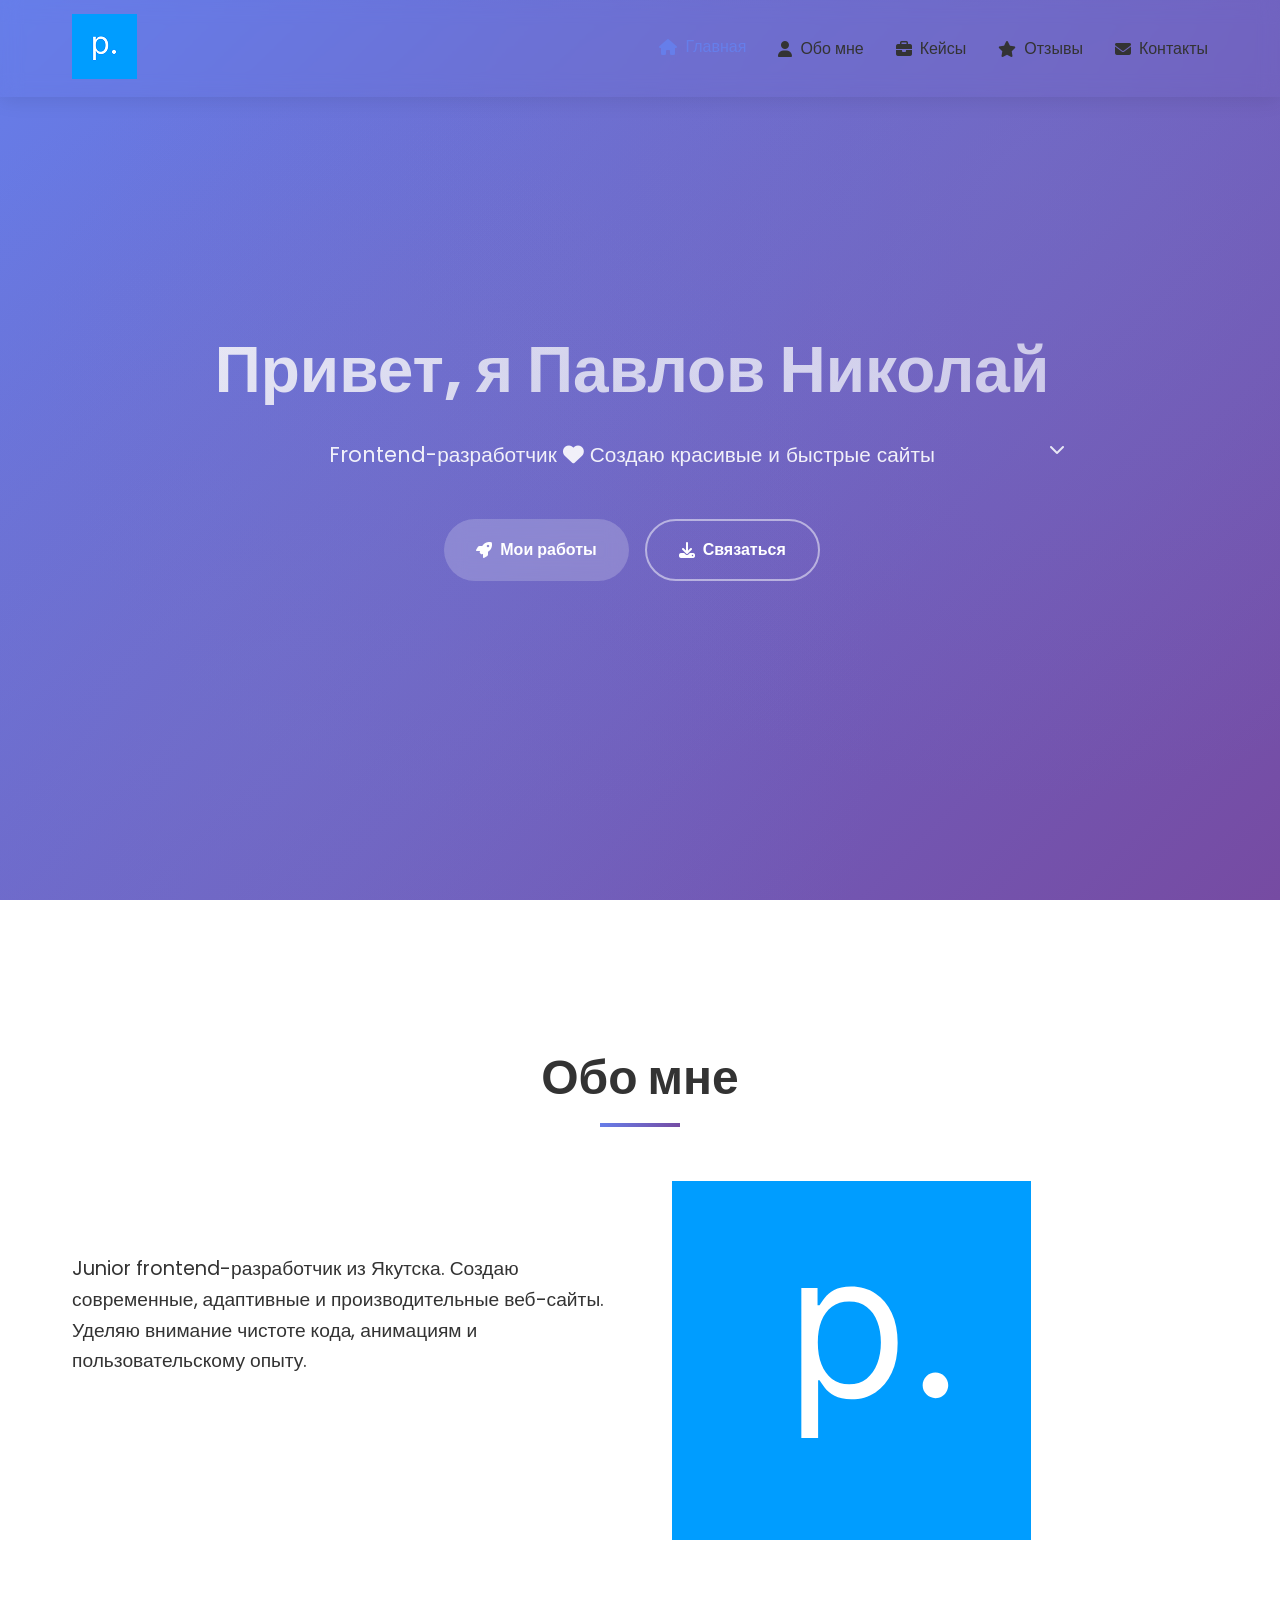
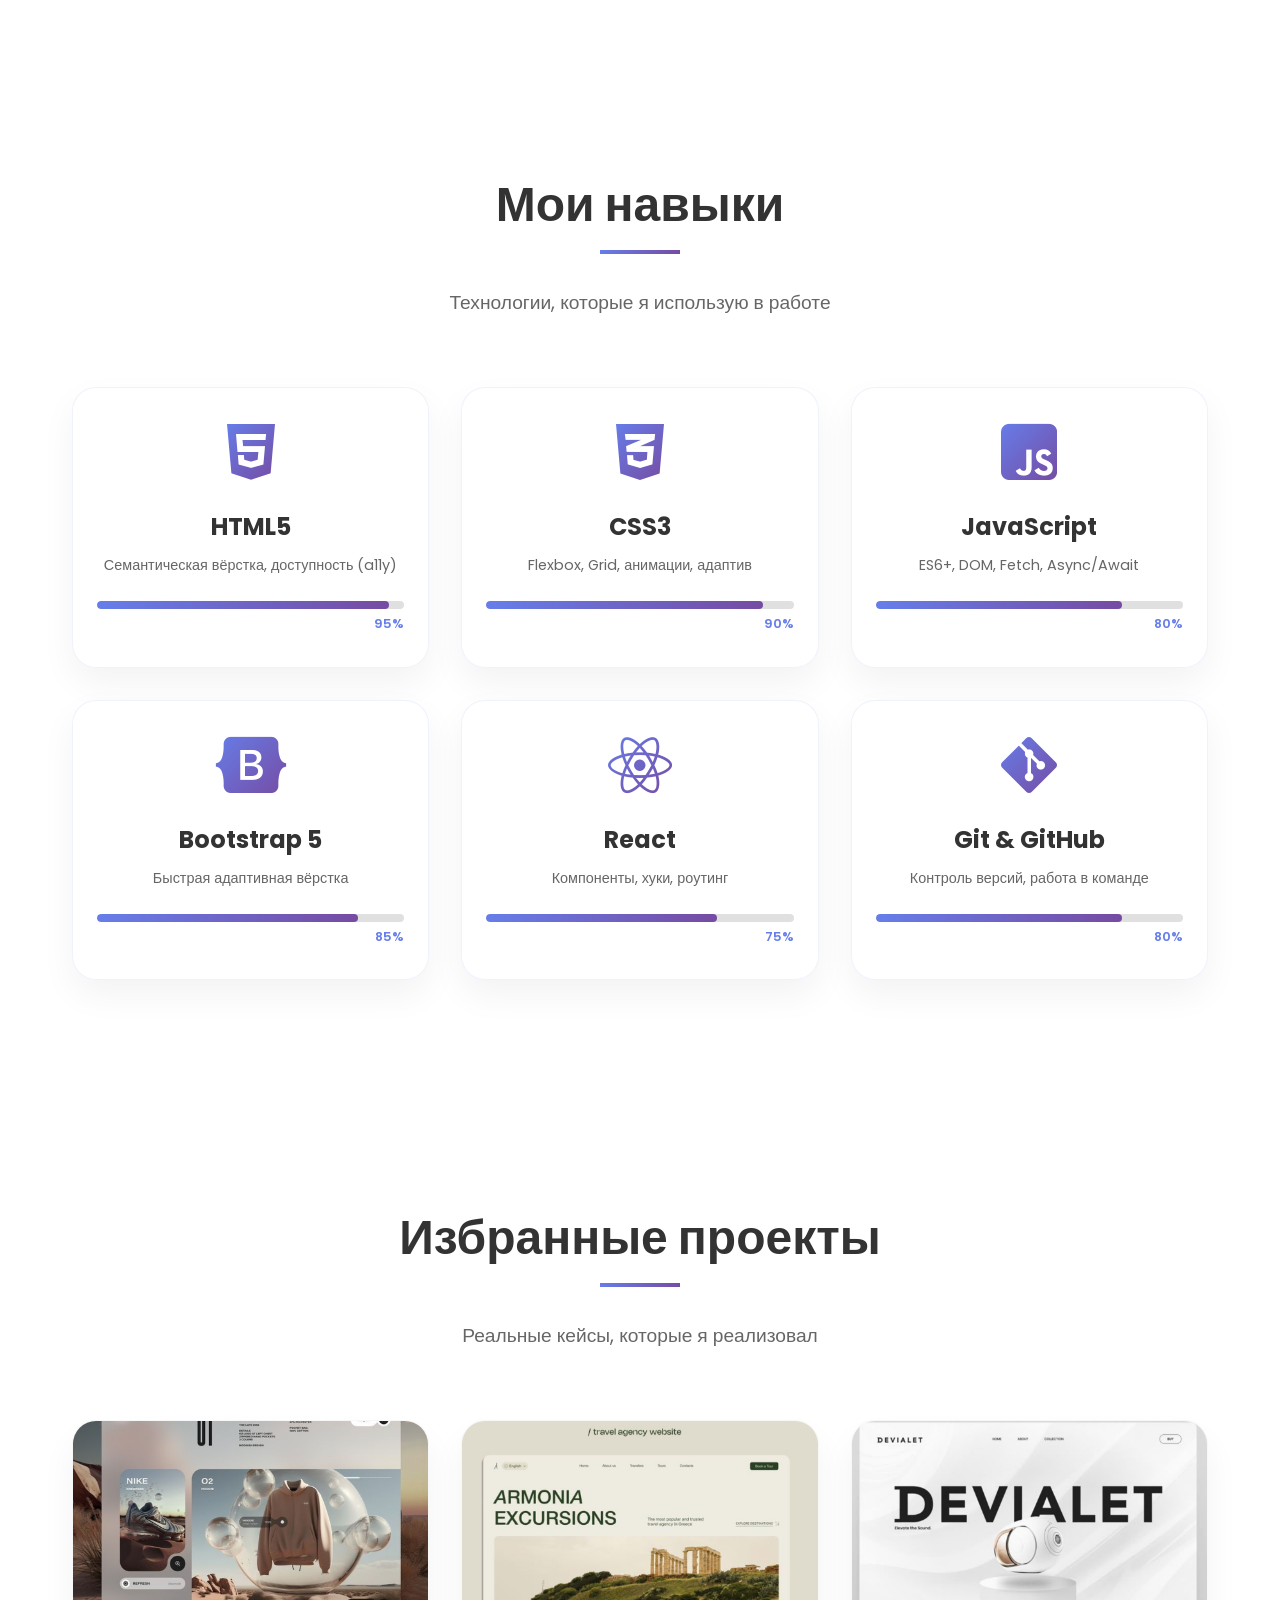
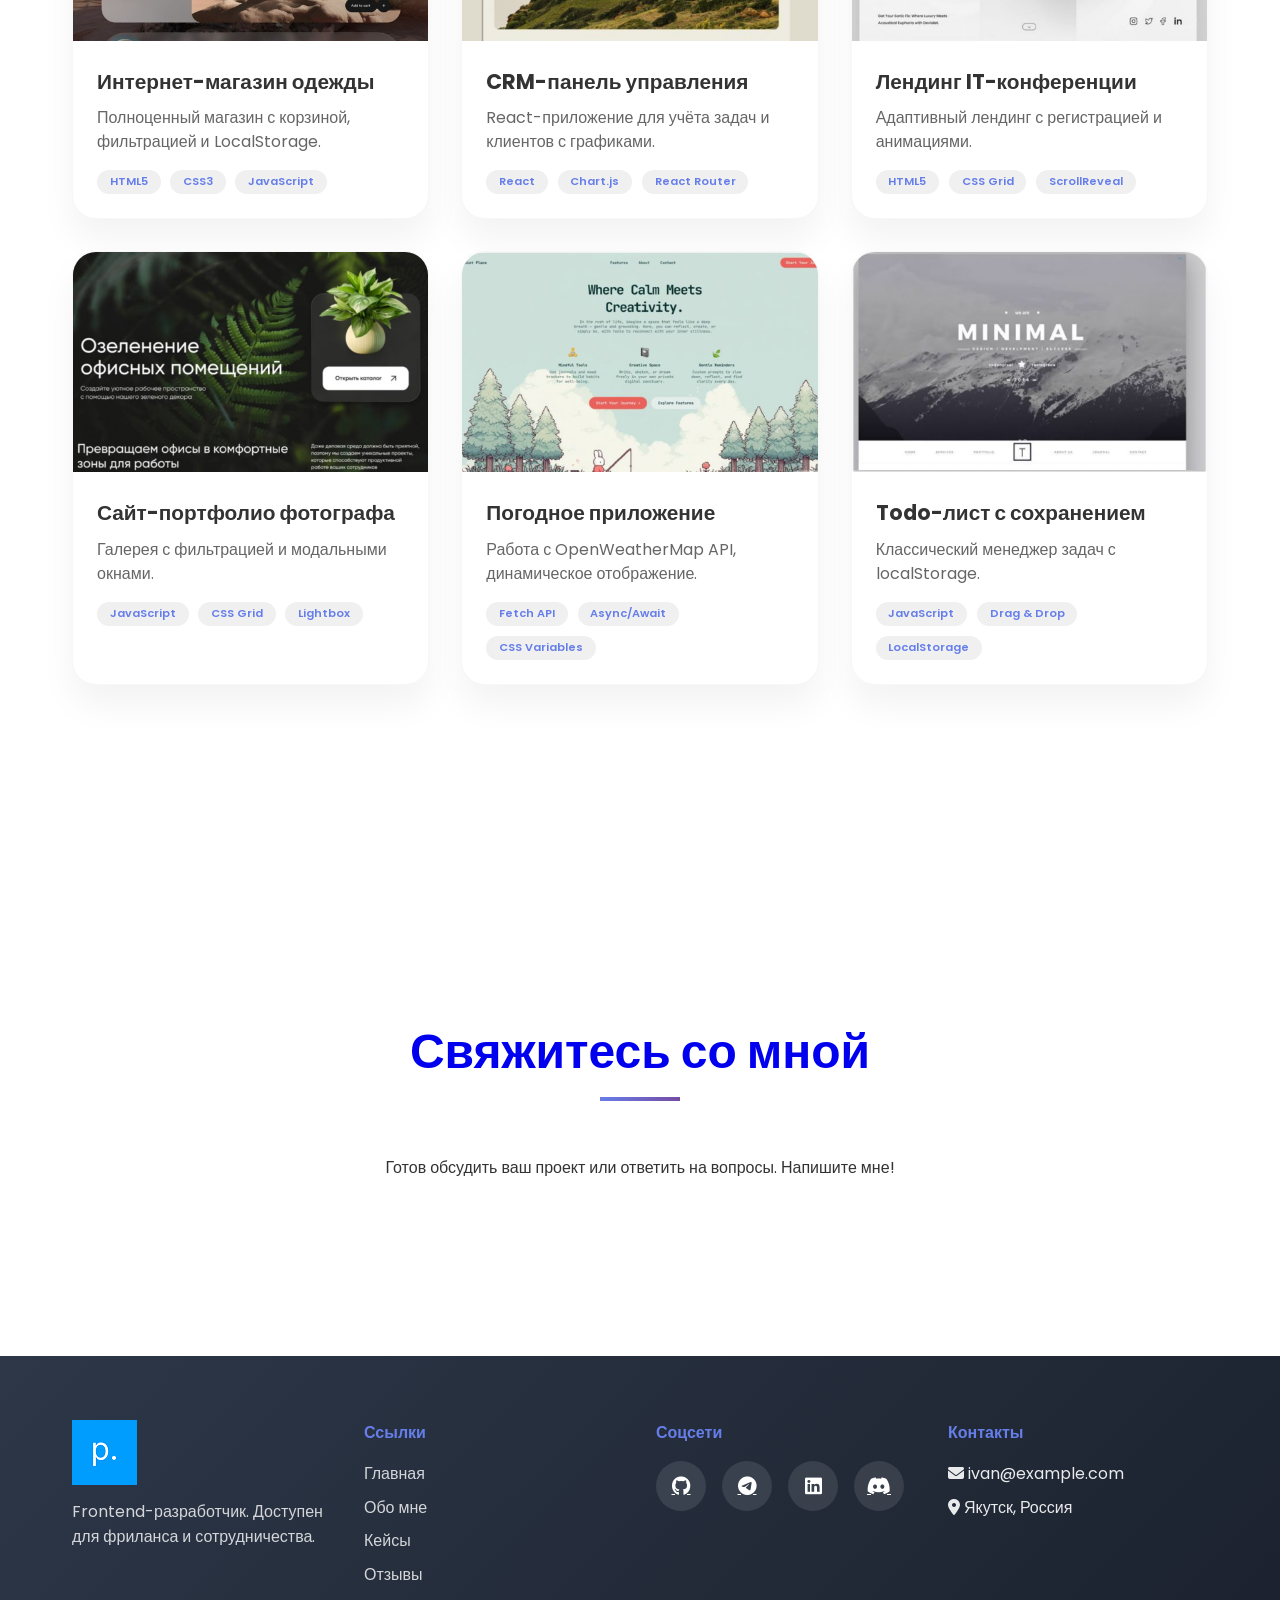
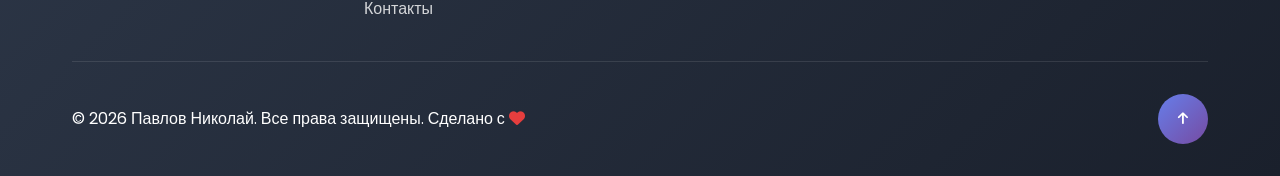
==== index.html @ b43d2853 "Add files via upload" ====
<!DOCTYPE html>
<html lang="ru">
<head>
    <meta charset="UTF-8">
    <meta name="viewport" content="width=device-width, initial-scale=1.0">
    <title>Павлов Николай | Веб-разработчик — портфолио</title>
    <link rel="stylesheet" href="https://fonts.googleapis.com/css2?family=Poppins:wght@300;400;600;700&display=swap">
    <link rel="stylesheet" href="https://cdnjs.cloudflare.com/ajax/libs/font-awesome/6.4.0/css/all.min.css">
    <link rel="stylesheet" href="style.css">
</head>
<body>
    <div id="loader"><div class="spinner"></div></div>

    <header>
        <nav>
           <a href="index.html" class="logo">
    <img src="Logo.png" alt="Логотип">
           </a>
            <ul>
                <li><a href="index.html" class="active"><i class="fas fa-home"></i> Главная</a></li>
                <li><a href="about.html"><i class="fas fa-user"></i> Обо мне</a></li>
                <li><a href="cases.html"><i class="fas fa-briefcase"></i> Кейсы</a></li>
                <li><a href="reviews.html"><i class="fas fa-star"></i> Отзывы</a></li>
                <li><a href="contact.html"><i class="fas fa-envelope"></i> Контакты</a></li>
            </ul>
            <div class="hamburger"><span></span><span></span><span></span></div>
        </nav>
    </header>

    <main>
        <section id="hero">
            <div class="particles"></div>
            <div class="hero-content">
                <h1><span class="typing"></span> <span class="gradient-text">Павлов Николай</span></h1>
                <p class="subtitle">Frontend-разработчик <i class="fas fa-heart"></i> Создаю красивые и быстрые сайты</p>
                <div class="hero-buttons">
                    <a href="cases.html" class="btn btn-primary"><i class="fas fa-rocket"></i> Мои работы</a>
                    <a href="contact.html" class="btn btn-secondary"><i class="fas fa-download"></i> Связаться</a>
                </div>
            </div>
            <div class="scroll-indicator"><i class="fas fa-chevron-down"></i></div>
        </section>

        <section id="about" class="page-section">
            <div class="container">
                <h2 class="section-title">Обо мне</h2>
                <div class="about-content">
                    <div class="about-text">
                        <p>Junior frontend-разработчик из Якутска. Создаю современные, адаптивные и производительные веб-сайты. 
                            Уделяю внимание чистоте кода, анимациям и пользовательскому опыту.</p>
                        <a href="about.html" class="btn btn-primary" style="margin-top: 1rem; display: inline-block;">Подробнее <i class="fas fa-arrow-right"></i></a>
                    </div>
                    	<div class="about-image">
    				<img src="facelogo.svg" alt="Павлов Николай" class="about-photo">
			</div>
                </div>
            </div>
        </section>

        <section id="skills" class="page-section">
            <div class="container">
                <h2 class="section-title">Мои навыки</h2>
                <p class="section-subtitle">Технологии, которые я использую в работе</p>
                <div class="skills-grid">
                    <div class="skill-card" data-skill="95">
                        <div class="skill-icon"><i class="fab fa-html5"></i></div>
                        <h3>HTML5</h3>
                        <p>Семантическая вёрстка, доступность (a11y)</p>
                        <div class="skill-bar"><div class="skill-progress"></div></div>
                        <span class="skill-percent">95%</span>
                    </div>
                    <div class="skill-card" data-skill="90">
                        <div class="skill-icon"><i class="fab fa-css3-alt"></i></div>
                        <h3>CSS3</h3>
                        <p>Flexbox, Grid, анимации, адаптив</p>
                        <div class="skill-bar"><div class="skill-progress"></div></div>
                        <span class="skill-percent">90%</span>
                    </div>
                    <div class="skill-card" data-skill="80">
                        <div class="skill-icon"><i class="fab fa-js-square"></i></div>
                        <h3>JavaScript</h3>
                        <p>ES6+, DOM, Fetch, Async/Await</p>
                        <div class="skill-bar"><div class="skill-progress"></div></div>
                        <span class="skill-percent">80%</span>
                    </div>
                    <div class="skill-card" data-skill="85">
                        <div class="skill-icon"><i class="fab fa-bootstrap"></i></div>
                        <h3>Bootstrap 5</h3>
                        <p>Быстрая адаптивная вёрстка</p>
                        <div class="skill-bar"><div class="skill-progress"></div></div>
                        <span class="skill-percent">85%</span>
                    </div>
                    <div class="skill-card" data-skill="75">
                        <div class="skill-icon"><i class="fab fa-react"></i></div>
                        <h3>React</h3>
                        <p>Компоненты, хуки, роутинг</p>
                        <div class="skill-bar"><div class="skill-progress"></div></div>
                        <span class="skill-percent">75%</span>
                    </div>
                    <div class="skill-card" data-skill="80">
                        <div class="skill-icon"><i class="fab fa-git-alt"></i></div>
                        <h3>Git & GitHub</h3>
                        <p>Контроль версий, работа в команде</p>
                        <div class="skill-bar"><div class="skill-progress"></div></div>
                        <span class="skill-percent">80%</span>
                    </div>
                </div>
            </div>
        </section>

        <section id="projects" class="page-section">
            <div class="container">
                <h2 class="section-title">Избранные проекты</h2>
                <p class="section-subtitle">Реальные кейсы, которые я реализовал</p>
                <div class="projects-grid">
                    <div class="project-card">
                        <div class="project-image">
                            <img src="stcok1.png" alt="Интернет-магазин">
                            <div class="project-overlay">
                                <div class="project-links">
                                    <a href="#" class="link"><i class="fab fa-github"></i></a>
                                    <a href="#" class="link"><i class="fas fa-external-link-alt"></i></a>
                                </div>
                            </div>
                        </div>
                        <div class="project-info">
                            <h3>Интернет-магазин одежды</h3>
                            <p>Полноценный магазин с корзиной, фильтрацией и LocalStorage.</p>
                            <div class="project-tech"><span>HTML5</span><span>CSS3</span><span>JavaScript</span></div>
                        </div>
                    </div>
                    <div class="project-card">
                        <div class="project-image">
                            <img src="stcok2.png" alt="CRM панель">
                            <div class="project-overlay">
                                <div class="project-links">
                                    <a href="#" class="link"><i class="fas fa-external-link-alt"></i></a>
                                    <a href="#" class="link"><i class="fab fa-github"></i></a>
                                </div>
                            </div>
                        </div>
                        <div class="project-info">
                            <h3>CRM-панель управления</h3>
                            <p>React-приложение для учёта задач и клиентов с графиками.</p>
                            <div class="project-tech"><span>React</span><span>Chart.js</span><span>React Router</span></div>
                        </div>
                    </div>
                    <div class="project-card">
                        <div class="project-image">
                            <img src="stcok3.png" alt="Лендинг">
                            <div class="project-overlay">
                                <div class="project-links">
                                    <a href="#" class="link"><i class="fab fa-github"></i></a>
                                    <a href="#" class="link"><i class="fas fa-external-link-alt"></i></a>
                                </div>
                            </div>
                        </div>
                        <div class="project-info">
                            <h3>Лендинг IT-конференции</h3>
                            <p>Адаптивный лендинг с регистрацией и анимациями.</p>
                            <div class="project-tech"><span>HTML5</span><span>CSS Grid</span><span>ScrollReveal</span></div>
                        </div>
                    </div>
                    <div class="project-card">
                        <div class="project-image">
                            <img src="stcok4.png" alt="Портфолио фотографа">
                            <div class="project-overlay">
                                <div class="project-links">
                                    <a href="#" class="link"><i class="fab fa-github"></i></a>
                                    <a href="#" class="link"><i class="fas fa-external-link-alt"></i></a>
                                </div>
                            </div>
                        </div>
                        <div class="project-info">
                            <h3>Сайт-портфолио фотографа</h3>
                            <p>Галерея с фильтрацией и модальными окнами.</p>
                            <div class="project-tech"><span>JavaScript</span><span>CSS Grid</span><span>Lightbox</span></div>
                        </div>
                    </div>
                    <div class="project-card">
                        <div class="project-image">
                            <img src="stcok5.png" alt="Погодное приложение">
                            <div class="project-overlay">
                                <div class="project-links">
                                    <a href="#" class="link"><i class="fab fa-github"></i></a>
                                    <a href="#" class="link"><i class="fas fa-external-link-alt"></i></a>
                                </div>
                            </div>
                        </div>
                        <div class="project-info">
                            <h3>Погодное приложение</h3>
                            <p>Работа с OpenWeatherMap API, динамическое отображение.</p>
                            <div class="project-tech"><span>Fetch API</span><span>Async/Await</span><span>CSS Variables</span></div>
                        </div>
                    </div>
                    <div class="project-card">
                        <div class="project-image">
                            <img src="stcok6.png" alt="Todo лист">
                            <div class="project-overlay">
                                <div class="project-links">
                                    <a href="#" class="link"><i class="fab fa-github"></i></a>
                                    <a href="#" class="link"><i class="fas fa-external-link-alt"></i></a>
                                </div>
                            </div>
                        </div>
                        <div class="project-info">
                            <h3>Todo-лист с сохранением</h3>
                            <p>Классический менеджер задач с localStorage.</p>
                            <div class="project-tech"><span>JavaScript</span><span>Drag & Drop</span><span>LocalStorage</span></div>
                        </div>
                    </div>
                </div>
                <div class="projects-cta">
                    <a href="cases.html" class="btn btn-primary">Смотреть все проекты <i class="fas fa-arrow-right"></i></a>
                    <!-- ДОПОЛНИТЕЛЬНАЯ КНОПКА НА КОНТАКТЫ -->
                    <a href="contact.html" class="btn btn-secondary" style="margin-left: 1rem;"><i class="fas fa-envelope"></i> Написать мне</a>
                </div>
            </div>
        </section>

        <section id="contact" class="page-section">
            <div class="container">
                <a href="contact.html" style="text-decoration: none; display: block;">
                <h2 class="section-title">Свяжитесь со мной</h2>
                </a>
                <div style="max-width: 600px; margin: 0 auto; text-align: center;">
                    <p style="margin-bottom: 2rem;">Готов обсудить ваш проект или ответить на вопросы. Напишите мне!</p>
                    <a href="contact.html" class="btn btn-primary btn-large"><i class="fas fa-paper-plane"></i> Перейти в контакты</a>
                </div>
            </div>
        </section>
    </main>

    <footer id="footer">
        <div class="container">
            <div class="footer-content">
                <div class="footer-brand">
                     <a href="index.html" class="logo">
    <img src="Logo.png" alt="Логотип">
           </a>
                    <p>Frontend-разработчик. Доступен для фриланса и сотрудничества.</p>
                </div>
                <div class="footer-links">
                    <h4>Ссылки</h4>
                    <ul>
                        <li><a href="index.html">Главная</a></li>
                        <li><a href="about.html">Обо мне</a></li>
                        <li><a href="cases.html">Кейсы</a></li>
                        <li><a href="reviews.html">Отзывы</a></li>
                        <li><a href="contact.html">Контакты</a></li>
                    </ul>
                </div>
                <div class="footer-social">
                    <h4>Соцсети</h4>
                    <div class="social-links">
                        <a href="#"><i class="fab fa-github"></i></a>
                        <a href="#"><i class="fab fa-telegram"></i></a>
                        <a href="#"><i class="fab fa-linkedin"></i></a>
                        <a href="#"><i class="fab fa-discord"></i></a>
                    </div>
                </div>
                <div class="footer-contact">
                    <h4>Контакты</h4>
                    <p><i class="fas fa-envelope"></i> ivan@example.com</p>
                    <p><i class="fas fa-map-marker-alt"></i> Якутск, Россия</p>
                </div>
            </div>
            <div class="footer-bottom">
                <p>&copy; 2026 Павлов Николай. Все права защищены. Сделано с <i class="fas fa-heart" style="color: #e53e3e;"></i></p>
                <button id="backToTop" class="btn-backtotop"><i class="fas fa-arrow-up"></i></button>
            </div>
        </div>
    </footer>

    <script src="script.js"></script>
</body>
</html>
---- style.css ----
* { margin: 0; padding: 0; box-sizing: border-box; }
body { 
    font-family: 'Poppins', sans-serif; 
    line-height: 1.6; 
    color: #333; 
    overflow-x: hidden;
}
.container { max-width: 1200px; margin: 0 auto; padding: 0 2rem; }

/* Loader */
#loader { 
    position: fixed; top: 0; left: 0; width: 100%; height: 100%; 
    background: linear-gradient(135deg, #667eea 0%, #764ba2 100%); 
    display: flex; align-items: center; justify-content: center; z-index: 99999; 
    transition: opacity 0.3s ease;
}
.spinner { width: 50px; height: 50px; border: 3px solid rgba(255,255,255,0.3); border-top: 3px solid white; border-radius: 50%; animation: spin 1s linear infinite; }
@keyframes spin { 0% { transform: rotate(0deg); } 100% { transform: rotate(360deg); } }

/* Header */
header { Ф
    background: rgba(255,255,255,0.95); backdrop-filter: blur(10px); 
    padding: 1rem 0; position: fixed; width: 100%; top: 0; z-index: 1000; 
    box-shadow: 0 2px 20px rgba(0,0,0,0.1);
}
nav { display: flex; justify-content: space-between; align-items: center; max-width: 1200px; margin: 0 auto; padding: 0 2rem; }
.logo { font-size: 1.5rem; font-weight: 700; background: linear-gradient(135deg, #667eea, #764ba2); -webkit-background-clip: text; -webkit-text-fill-color: transparent; }
nav ul { display: flex; list-style: none; }
nav ul li { margin-left: 2rem; }
nav a { color: #333; text-decoration: none; font-weight: 500; transition: all 0.3s; display: flex; align-items: center; gap: 0.5rem; }
nav a:hover, nav a.active { color: #667eea; transform: translateY(-2px); }
.hamburger { display: none; flex-direction: column; cursor: pointer; }
.hamburger span { width: 25px; height: 3px; background: #333; margin: 3px 0; transition: 0.3s; }

/* Hero (только для главной) */
#hero { 
    height: 100vh; 
    background: linear-gradient(135deg, #667eea 0%, #764ba2 100%); 
    display: flex; align-items: center; justify-content: center; 
    text-align: center; color: white; position: relative; overflow: hidden;
}
.particles { position: absolute; top: 0; left: 0; width: 100%; height: 100%; background-image: radial-gradient(circle at 20% 80%, rgba(120,119,198,0.3) 
    0%, transparent 50%), radial-gradient(circle at 80% 20%, rgba(120,119,198,0.3) 0%, transparent 50%), radial-gradient(circle at 40% 40%,
     rgba(120,119,198,0.2) 0%, transparent 50%); animation: float 20s ease-in-out infinite; }
@keyframes float { 0%, 100% { transform: translateY(0); } 50% { transform: translateY(-20px); } }
.hero-content h1 { font-size: 4rem; font-weight: 700; margin-bottom: 1rem; }
.typing { display: inline-block; }
.gradient-text { background: linear-gradient(135deg, #fff, rgba(255,255,255,0.8)); -webkit-background-clip: text; -webkit-text-fill-color: transparent; }
.subtitle { font-size: 1.3rem; margin-bottom: 3rem; opacity: 0.9; }
.hero-buttons { display: flex; gap: 1rem; justify-content: center; flex-wrap: wrap; }
.btn { padding: 1rem 2rem; text-decoration: none; border-radius: 50px; font-weight: 600; transition: all 0.3s; position: relative; overflow: hidden; border: 
    none; cursor: pointer; font-family: inherit; display: inline-flex; align-items: center; gap: 0.5rem; }
.btn-primary { background: rgba(255,255,255,0.2); backdrop-filter: blur(10px); color: white; }
.btn-primary:hover { background: rgba(255,255,255,0.3); transform: translateY(-5px) scale(1.05); box-shadow: 0 20px 40px rgba(0,0,0,0.3); }
.btn-secondary { background: transparent; color: white; border: 2px solid rgba(255,255,255,0.5); }
.btn-secondary:hover { background: white; color: #667eea; }
.btn-large { width: 100%; padding: 1rem; font-size: 1.2rem; }

/* Sections */
.page-section { padding: 140px 0 80px; }
.section-title { font-size: 3rem; text-align: center; margin-bottom: 4rem; position: relative; }
.section-title::after { content: ''; position: absolute; bottom: -10px; left: 50%; transform: translateX(-50%); width: 80px; height: 4px; background: linear-gradient(135deg, #667eea, #764ba2); }

/* About page */
.about-content { display: grid; grid-template-columns: 1fr 1fr; gap: 4rem; align-items: center; }
.about-text p { font-size: 1.2rem; margin-bottom: 1rem; }
.about-text h3 { margin: 1.5rem 0 0.5rem; color: #667eea; }
.about-text ul { margin-left: 1.5rem; margin-bottom: 1rem; }
.qualities { display: flex; flex-wrap: wrap; gap: 0.8rem; margin: 1rem 0 2rem; }
.qualities span { background: #f0f0f0; padding: 0.5rem 1rem; border-radius: 50px; font-size: 0.9rem; }
.image-placeholder { width: 300px; height: 300px; background: linear-gradient(135deg, #f0f0f0, #e0e0e0); border-radius: 50%; display: 
    flex; align-items: center; justify-content: center; margin: 0 auto; }

/* Cases grid */
.cases-grid { display: flex; flex-direction: column; gap: 4rem; }
.case-card { display: grid; grid-template-columns: 1fr 1fr; gap: 2rem; background: white; border-radius: 20px; overflow: hidden; box-shadow: 0 20px 40px rgba(0,0,0,0.1); transition: all 0.4s; }
.case-card:hover { transform: translateY(-8px); box-shadow: 0 30px 60px rgba(0,0,0,0.15); }
.case-image img { width: 100%; height: 100%; object-fit: cover; }
.case-info { padding: 2rem; }
.case-info h2 { margin-bottom: 1rem; color: #333; }
.tech-stack { display: flex; flex-wrap: wrap; gap: 0.5rem; margin: 1rem 0; }
.tech-stack span { background: linear-gradient(135deg, #667eea20, #764ba220); padding: 0.3rem 1rem; border-radius: 30px; font-size: 0.8rem; font-weight: 600; color: #667eea; }
.case-links { display: flex; gap: 1rem; margin-top: 1.5rem; }
.case-links .btn-primary { background: linear-gradient(135deg, #667eea, #764ba2); color: white; padding: 0.7rem 1.5rem; }
.case-links .btn-secondary { background: transparent; border: 2px solid #667eea; color: #667eea; padding: 0.7rem 1.5rem; }

/* Contact page */
.contact-wrapper { display: grid; grid-template-columns: 1fr 1fr; gap: 3rem; margin-bottom: 3rem; }
.contact-info { display: grid; grid-template-columns: repeat(2, 1fr); gap: 1.5rem; }
.info-card { background: white; padding: 1.5rem; border-radius: 20px; text-align: center; box-shadow: 0 10px 20px rgba(0,0,0,0.05); transition: 0.3s; }
.info-card i { font-size: 2rem; color: #667eea; margin-bottom: 0.5rem; }
.info-card h3 { font-size: 1.2rem; margin-bottom: 0.5rem; }
.info-card p { color: #666; }
.contact-form { background: white; padding: 2rem; border-radius: 20px; box-shadow: 0 10px 30px rgba(0,0,0,0.1); }
.form-group { position: relative; margin-bottom: 1.5rem; }
.form-group i { position: absolute; right: 1rem; top: 50%; transform: translateY(-50%); color: #999; }
.form-group.full i { top: 1rem; transform: none; }
input, textarea, select { width: 100%; padding: 1rem 1rem 1rem 1.5rem; border: 2px solid #eee; border-radius: 15px; font-size: 1rem; transition: border 0.3s; background: rgba(255,255,255,0.8); font-family: inherit; }
select { appearance: none; }
input:focus, textarea:focus, select:focus { outline: none; border-color: #667eea; }
.map-container { margin-top: 2rem; border-radius: 20px; overflow: hidden; }

/* Reviews page */
.reviews-grid { display: grid; grid-template-columns: repeat(auto-fill, minmax(350px, 1fr)); gap: 2rem; margin-bottom: 4rem; }
.review-card { background: white; border-radius: 20px; padding: 2rem; box-shadow: 0 10px 20px rgba(0,0,0,0.05); transition: 0.3s; }
.review-card:hover { transform: translateY(-5px); box-shadow: 0 20px 30px rgba(0,0,0,0.1); }
.review-header { display: flex; align-items: center; gap: 1rem; margin-bottom: 1rem; }
.reviewer-avatar i { color: #667eea; }
.rating { color: gold; font-size: 1.2rem; letter-spacing: 2px; }
.review-date { display: block; margin-top: 1rem; font-size: 0.8rem; color: #999; }
.add-review { background: white; border-radius: 20px; padding: 2rem; box-shadow: 0 10px 20px rgba(0,0,0,0.05); }
.add-review h3 { margin-bottom: 1.5rem; text-align: center; }

/* Footer (без изменений, скопирован из вашего исходника) */
#footer { background: linear-gradient(135deg, #2d3748 0%, #1a202c 100%); color: white; padding: 4rem 0 2rem; }
.footer-content { display: grid; grid-template-columns: repeat(auto-fit, minmax(250px, 1fr)); gap: 2rem; margin-bottom: 2rem; }
.footer-brand .logo { font-size: 2rem; margin-bottom: 1rem; }
.footer-brand p { opacity: 0.8; line-height: 1.6; }
.footer-links h4, .footer-social h4, .footer-contact h4 { margin-bottom: 1rem; color: #667eea; }
.footer-links ul { list-style: none; }
.footer-links a { color: rgba(255,255,255,0.8); text-decoration: none; transition: color 0.3s; display: block; margin-bottom: 0.5rem; }
.footer-links a:hover { color: #667eea; }
.social-links { display: flex; gap: 1rem; }
.social-links a { width: 50px; height: 50px; background: rgba(255,255,255,0.1); border-radius: 50%; display: flex; align-items: center; justify-content: center; color: white; font-size: 1.2rem; transition: all 0.3s; }
.social-links a:hover { background: #667eea; transform: translateY(-5px); }
.footer-contact p { margin-bottom: 0.5rem; opacity: 0.9; }
.footer-bottom { border-top: 1px solid rgba(255,255,255,0.1); padding-top: 2rem; display: flex; justify-content: space-between; align-items: center; flex-wrap: wrap; gap: 1rem; }
.btn-backtotop { width: 50px; height: 50px; border: none; border-radius: 50%; background: linear-gradient(135deg, #667eea, #764ba2); color: white; cursor: pointer; transition: all 0.3s; opacity: 0; visibility: hidden; display: flex; align-items: center; justify-content: center; }
.btn-backtotop.show { opacity: 1; visibility: visible; }
.btn-backtotop:hover { transform: translateY(-3px) scale(1.1); }

/* Responsive */
@media (max-width: 1024px) {
    .case-card { grid-template-columns: 1fr; }
    .contact-wrapper { grid-template-columns: 1fr; }
}
@media (max-width: 768px) { 
    .hamburger { display: flex; }
    nav ul { position: fixed; top: 80px; left: -100%; width: 100%; height: calc(100vh - 80px); background: white; flex-direction: column; justify-content: start; align-items: center; padding-top: 2rem; transition: left 0.3s; z-index: 999; }
    nav ul.active { left: 0; }
    .hero-content h1 { font-size: 2.5rem; }
    .about-content { grid-template-columns: 1fr; text-align: center; }
    .stats { justify-content: center; }
    .cases-grid { gap: 2rem; }
    .case-info { padding: 1.5rem; }
    .contact-info { grid-template-columns: 1fr; }
    .reviews-grid { grid-template-columns: 1fr; }
    .footer-content { grid-template-columns: 1fr; text-align: center; }
}
/* ===== Улучшенные навыки ===== */
.section-subtitle {
    text-align: center;
    color: #666;
    margin-bottom: 3rem;
    font-size: 1.2rem;
    position: relative;
    top: -20px;
}
.skills-grid {
    display: grid;
    grid-template-columns: repeat(auto-fit, minmax(280px, 1fr));
    gap: 2rem;
}
.skill-card {
    background: rgba(255,255,255,0.95);
    backdrop-filter: blur(5px);
    border-radius: 24px;
    padding: 2rem 1.5rem;
    text-align: center;
    transition: all 0.4s cubic-bezier(0.2, 0.9, 0.4, 1.1);
    box-shadow: 0 15px 35px rgba(0,0,0,0.05);
    border: 1px solid rgba(102,126,234,0.1);
    position: relative;
    overflow: hidden;
}
.skill-card::before {
    content: '';
    position: absolute;
    top: 0;
    left: 0;
    width: 100%;
    height: 5px;
    background: linear-gradient(90deg, #667eea, #764ba2);
    transform: scaleX(0);
    transform-origin: left;
    transition: transform 0.4s;
}
.skill-card:hover::before {
    transform: scaleX(1);
}
.skill-card:hover {
    transform: translateY(-10px);
    box-shadow: 0 25px 45px rgba(102,126,234,0.15);
    border-color: rgba(102,126,234,0.3);
}
.skill-icon i {
    font-size: 4rem;
    background: linear-gradient(135deg, #667eea, #764ba2);
    -webkit-background-clip: text;
    background-clip: text;
    color: transparent;
    margin-bottom: 1rem;
}
.skill-card h3 {
    font-size: 1.5rem;
    margin: 0.5rem 0;
}
.skill-card p {
    font-size: 0.9rem;
    color: #666;
    margin-bottom: 1.5rem;
}
.skill-bar {
    background: #e0e0e0;
    height: 8px;
    border-radius: 10px;
    overflow: hidden;
    margin: 0.5rem 0 0.3rem;
}
.skill-progress {
    height: 100%;
    background: linear-gradient(90deg, #667eea, #764ba2);
    border-radius: 10px;
    width: 0%;
    transition: width 1.5s ease-out;
}
.skill-percent {
    font-size: 0.8rem;
    font-weight: 600;
    color: #667eea;
    float: right;
}

/* ===== Улучшенные проекты (6 карточек) ===== */
.projects-grid {
    display: grid;
    grid-template-columns: repeat(auto-fill, minmax(350px, 1fr));
    gap: 2rem;
    margin: 2rem 0;
}
.project-card {
    background: white;
    border-radius: 24px;
    overflow: hidden;
    box-shadow: 0 20px 35px rgba(0,0,0,0.05);
    transition: all 0.4s;
    border: 1px solid rgba(0,0,0,0.03);
}
.project-card:hover {
    transform: translateY(-12px);
    box-shadow: 0 30px 60px rgba(102,126,234,0.2);
}
.project-image {
    position: relative;
    height: 220px;
    overflow: hidden;
}
.project-image img {
    width: 100%;
    height: 100%;
    object-fit: cover;
    transition: transform 0.5s;
}
.project-card:hover .project-image img {
    transform: scale(1.05);
}
.project-overlay {
    position: absolute;
    top: 0;
    left: 0;
    width: 100%;
    height: 100%;
    background: rgba(102,126,234,0.8);
    display: flex;
    align-items: center;
    justify-content: center;
    opacity: 0;
    transition: opacity 0.3s;
}
.project-card:hover .project-overlay {
    opacity: 1;
}
.project-overlay .project-links {
    display: flex;
    gap: 1rem;
}
.project-overlay .link {
    width: 50px;
    height: 50px;
    background: white;
    color: #667eea;
    border-radius: 50%;
    display: flex;
    align-items: center;
    justify-content: center;
    font-size: 1.5rem;
    transition: transform 0.3s;
}
.project-overlay .link:hover {
    transform: scale(1.1);
    background: #667eea;
    color: white;
}
.project-info {
    padding: 1.5rem;
}
.project-info h3 {
    font-size: 1.3rem;
    margin-bottom: 0.5rem;
}
.project-info p {
    color: #666;
    margin-bottom: 1rem;
    line-height: 1.5;
}
.project-tech {
    display: flex;
    flex-wrap: wrap;
    gap: 0.6rem;
}
.project-tech span {
    background: #f0f0f0;
    padding: 0.2rem 0.8rem;
    border-radius: 30px;
    font-size: 0.7rem;
    font-weight: 600;
    color: #667eea;
}
.projects-cta {
    text-align: center;
    margin-top: 3rem;
}

/* Адаптивность для планшетов */
@media (max-width: 768px) {
    .skills-grid {
        grid-template-columns: 1fr;
    }
    .projects-grid {
        grid-template-columns: 1fr;
    }
    .project-image {
        height: 180px;
    }
}
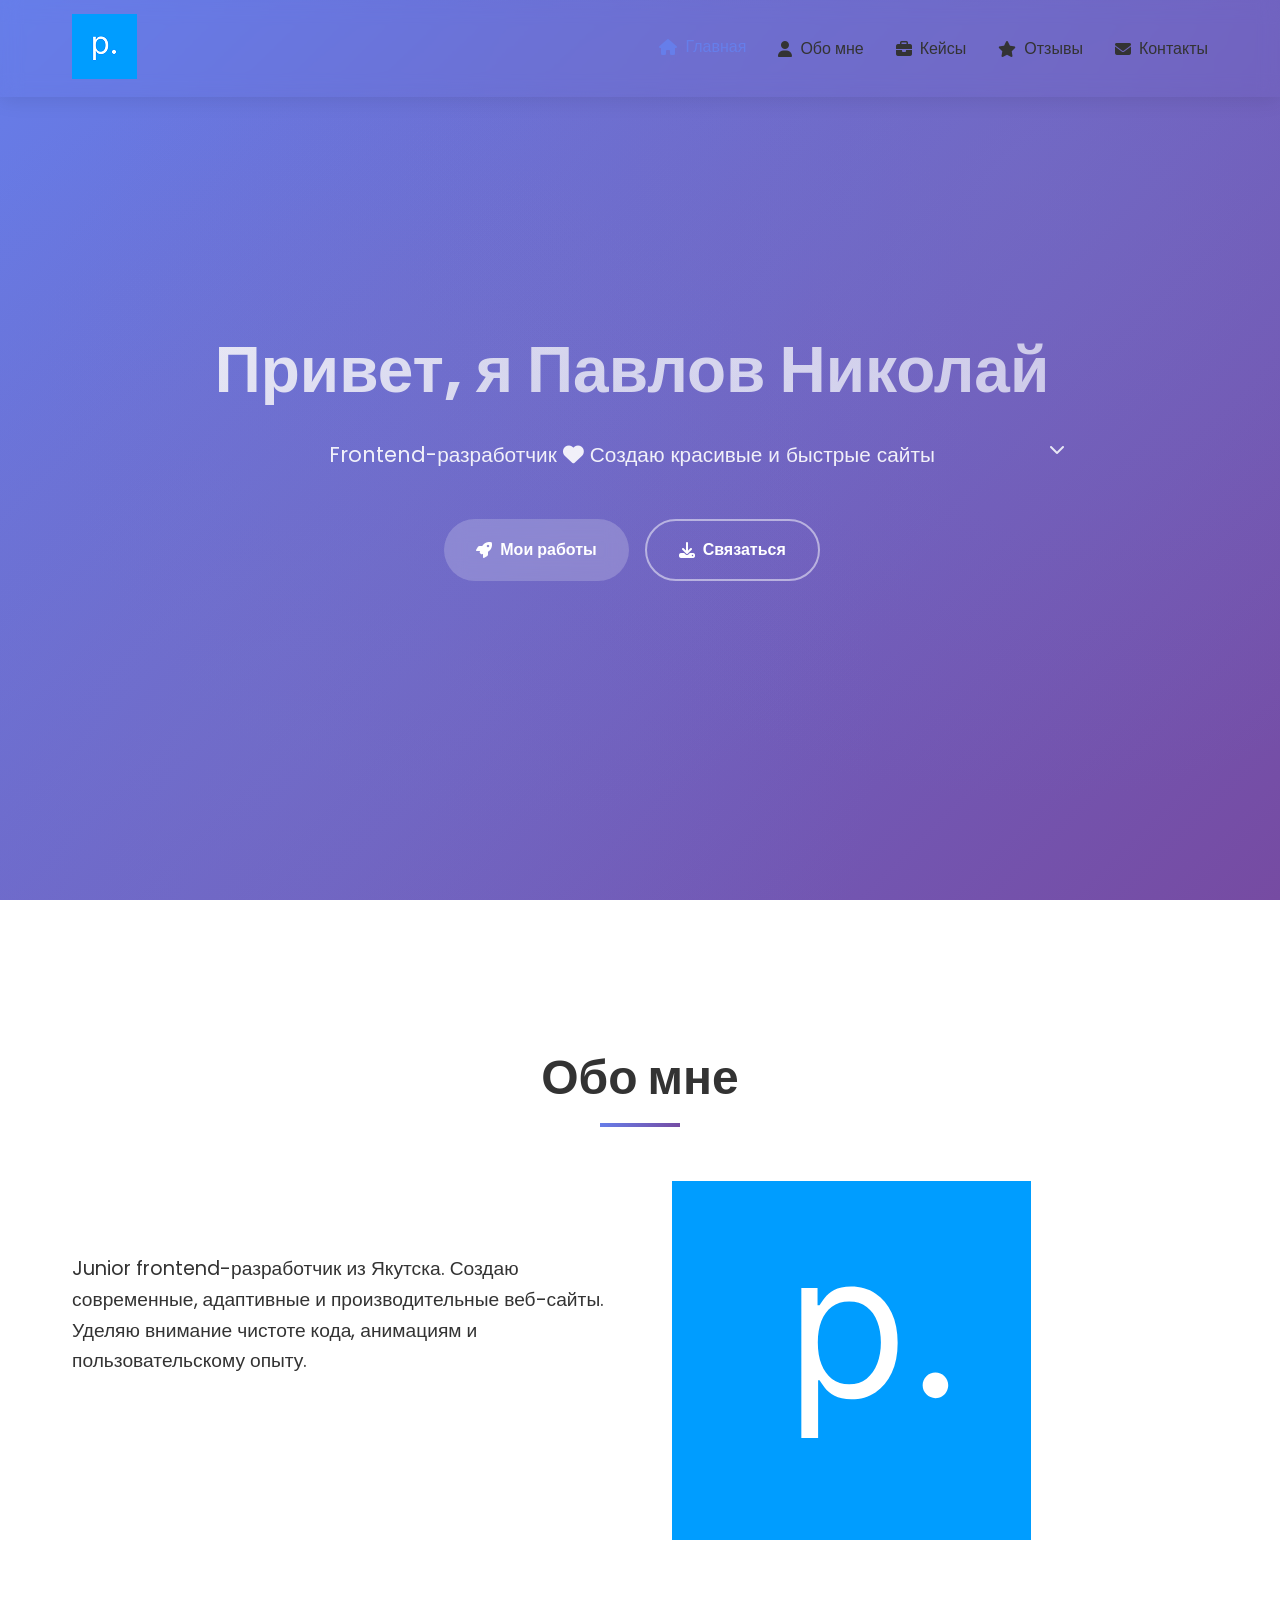
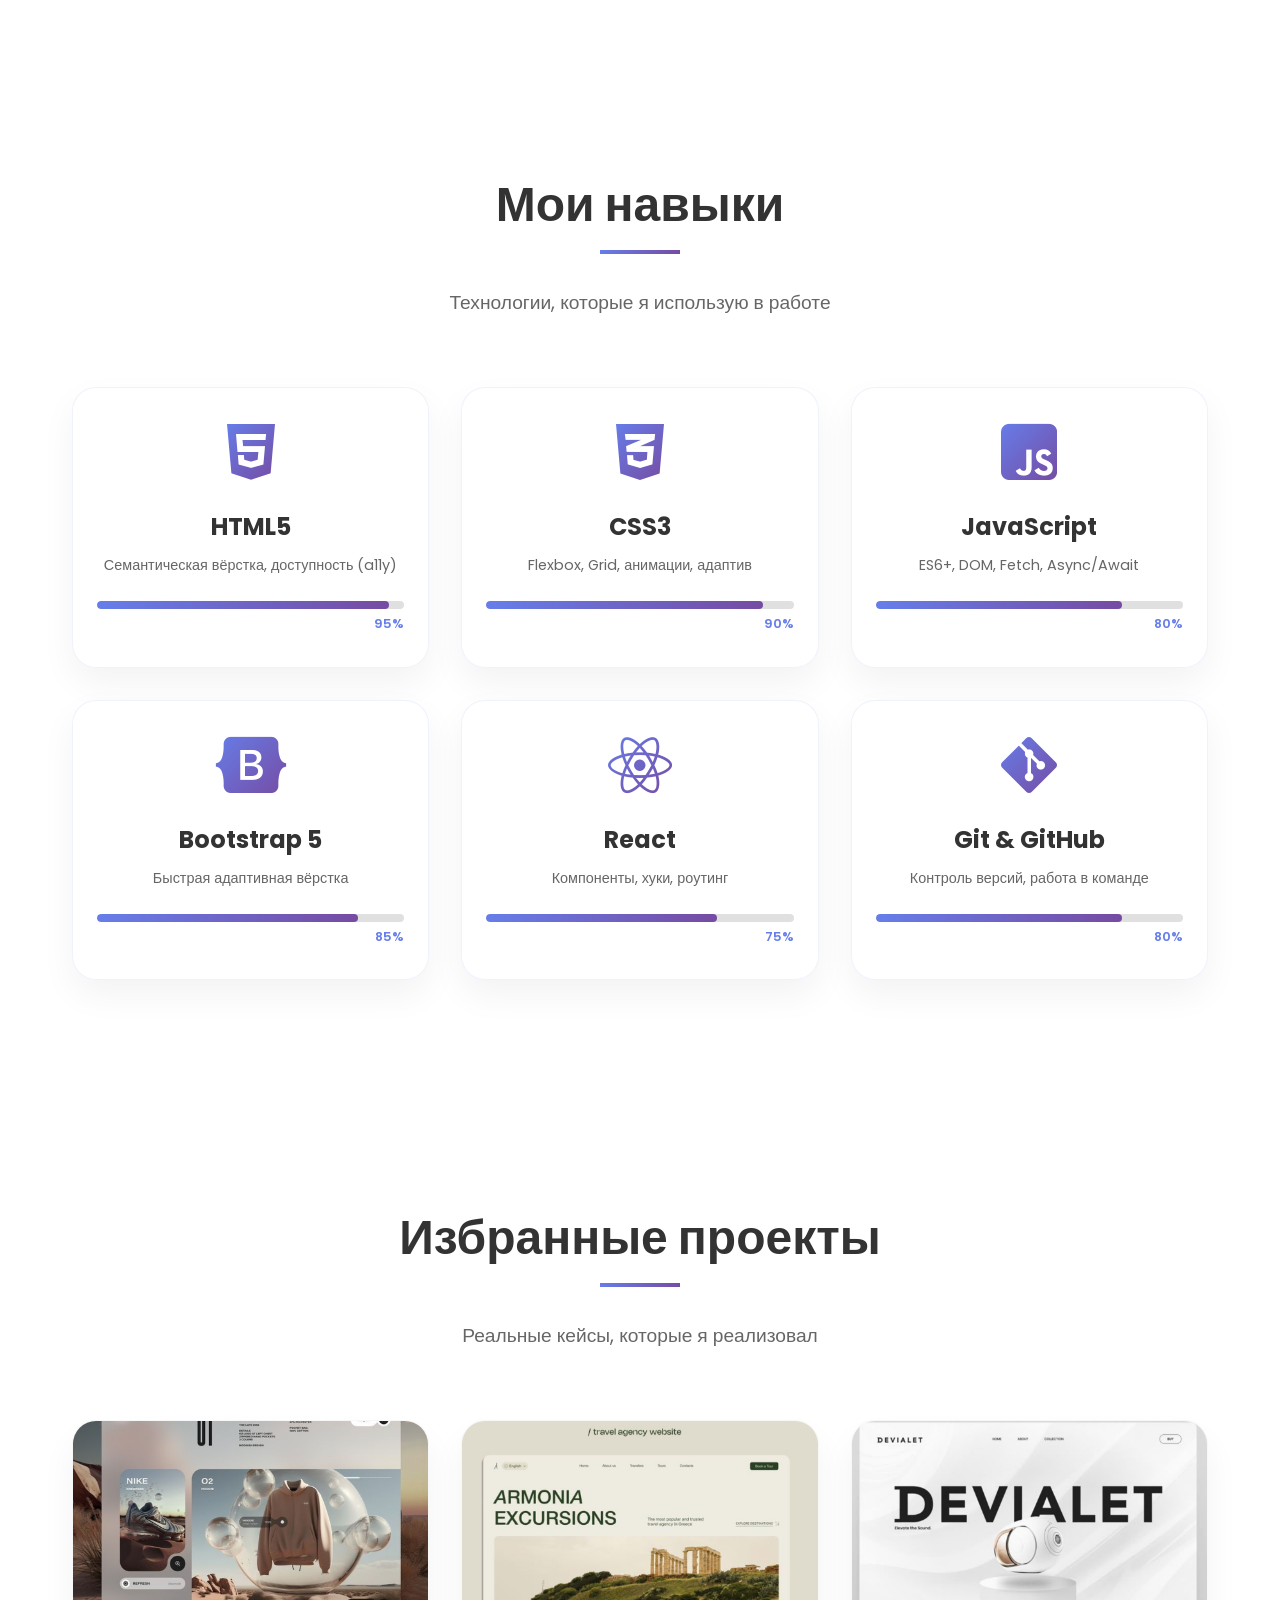
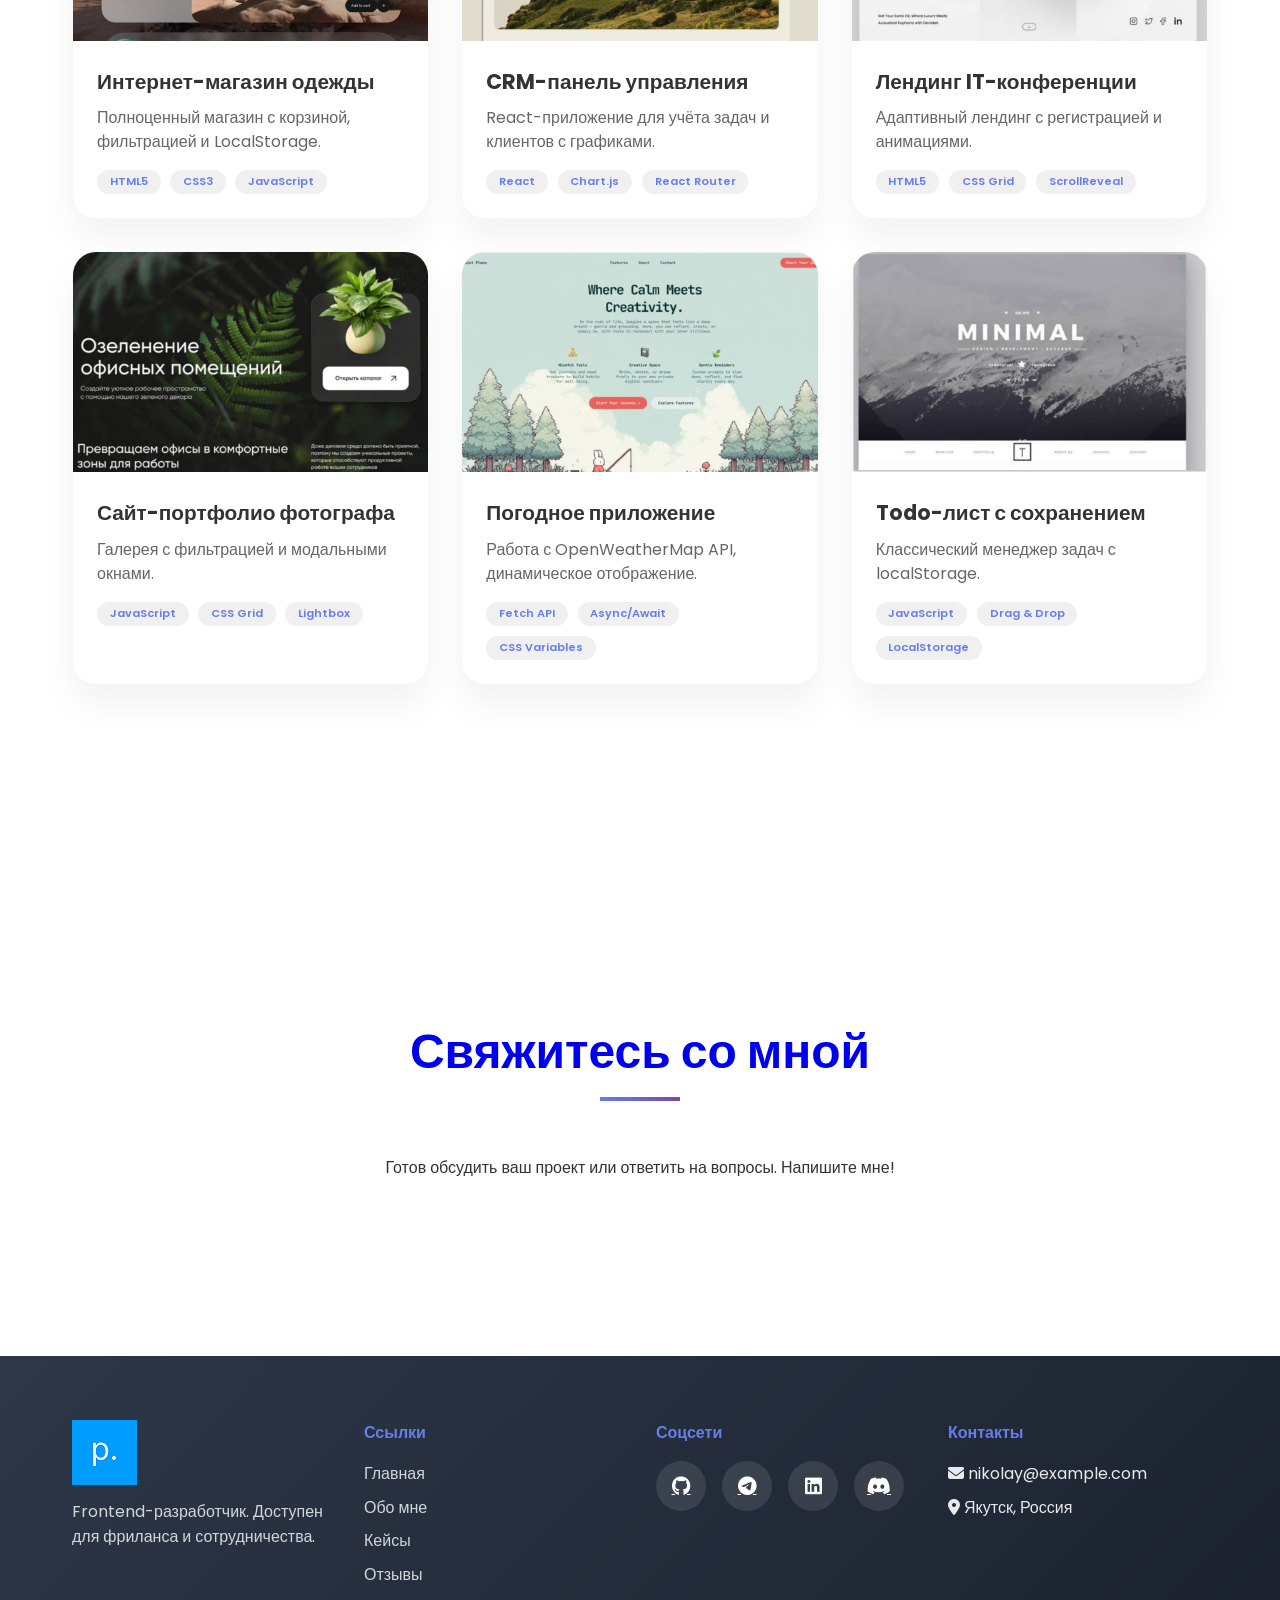
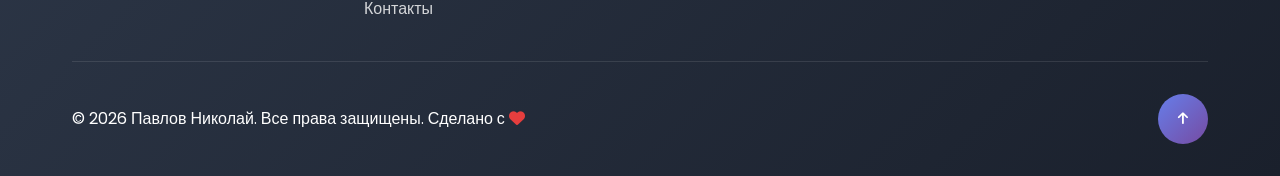
==== commit 5a3dc9ec: "Update index.html" ====
--- a/index.html
+++ b/index.html
@@ -261,7 +261,7 @@
                 </div>
                 <div class="footer-contact">
                     <h4>Контакты</h4>
-                    <p><i class="fas fa-envelope"></i> ivan@example.com</p>
+                    <p><i class="fas fa-envelope"></i> nikolay@example.com</p>
                     <p><i class="fas fa-map-marker-alt"></i> Якутск, Россия</p>
                 </div>
             </div>
@@ -274,4 +274,4 @@
 
     <script src="script.js"></script>
 </body>
-</html>+</html>
